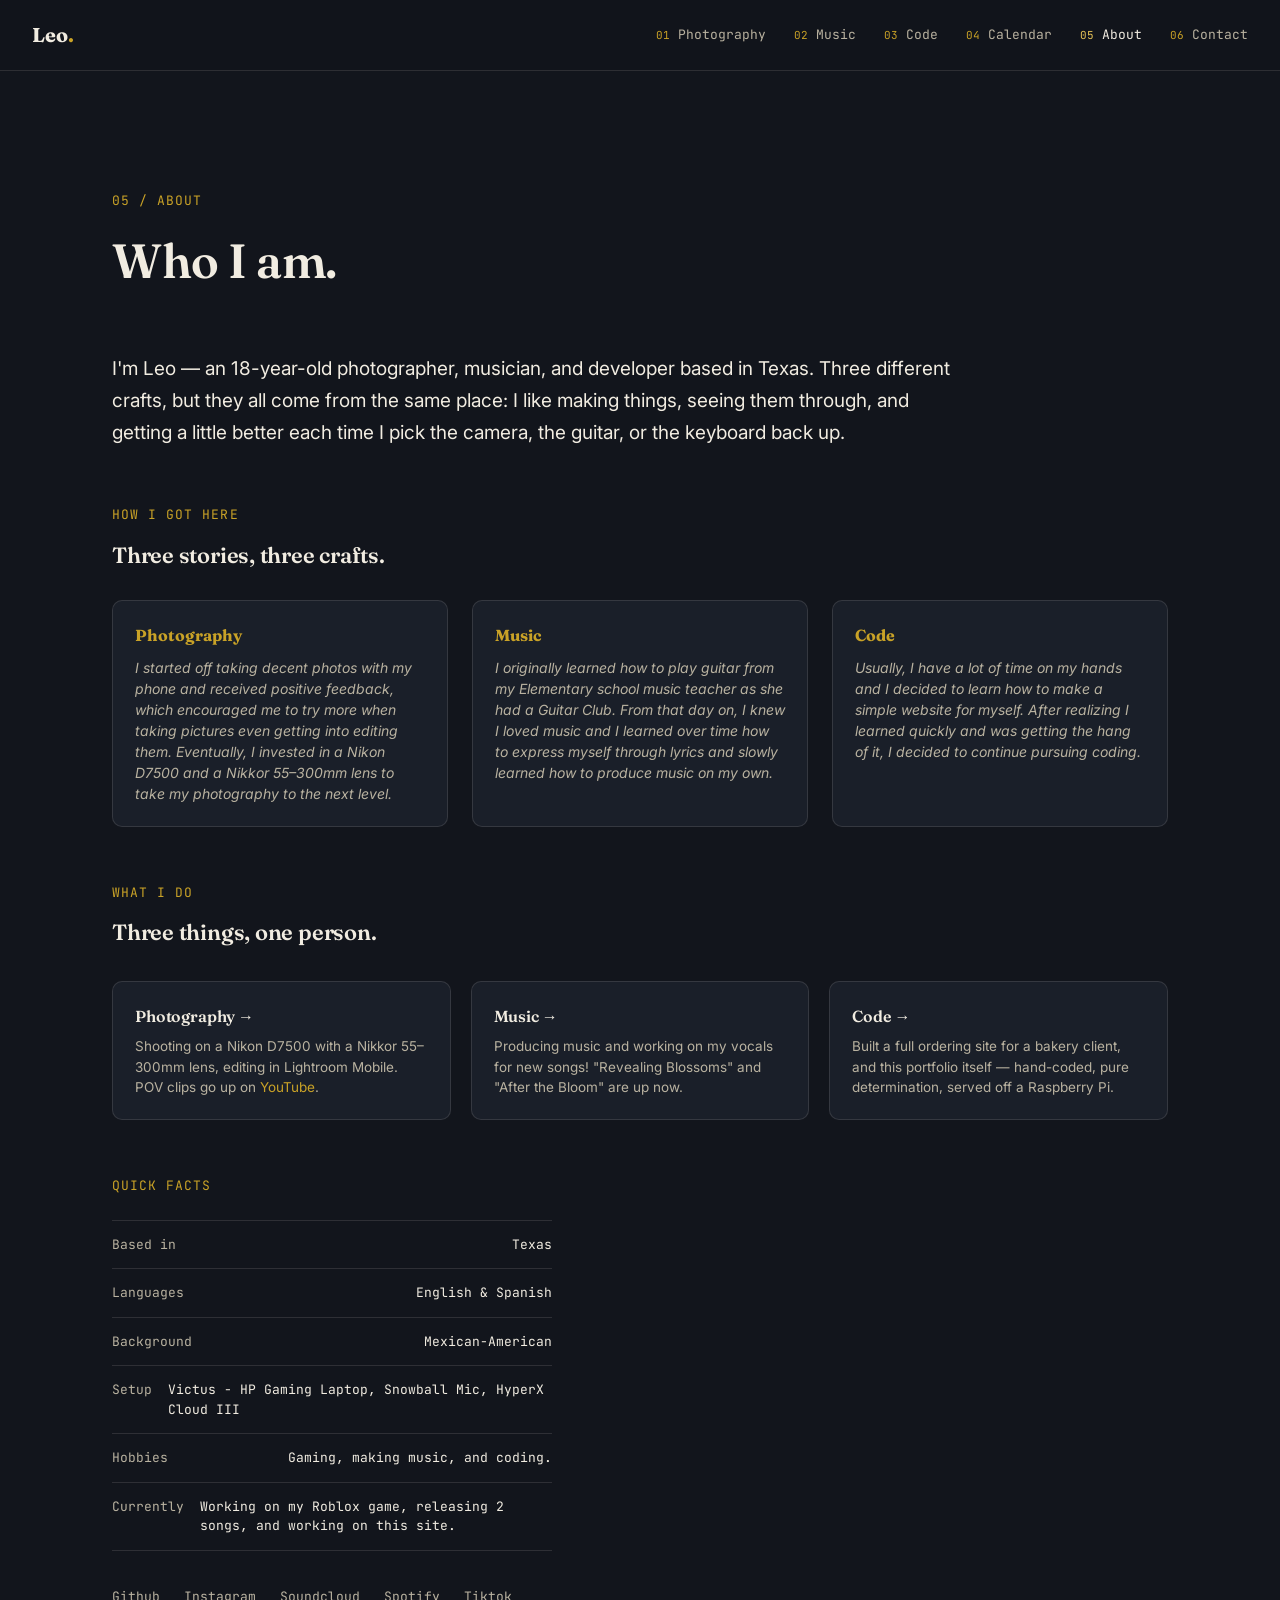
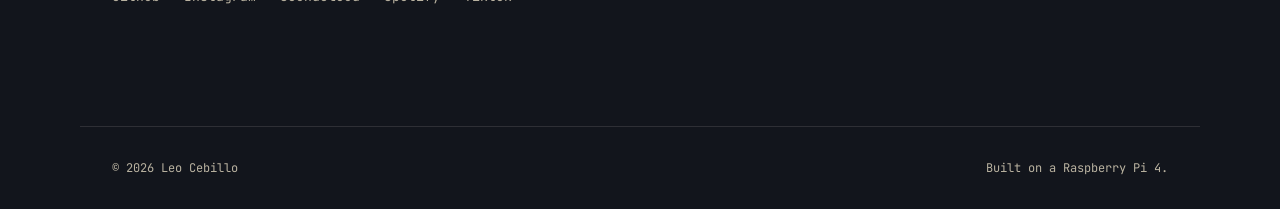
==== about.html @ b11d9968 "Add files via upload" ====
<!DOCTYPE html>
<html lang="en">
<head>
<meta charset="UTF-8">
<meta name="viewport" content="width=device-width, initial-scale=1.0">
<title>About — Leo</title>
<meta name="description" content="About Leo.">
<link rel="preconnect" href="https://fonts.googleapis.com">
<link rel="preconnect" href="https://fonts.gstatic.com" crossorigin>
<link href="https://fonts.googleapis.com/css2?family=Fraunces:ital,opsz,wght@0,9..144,400;0,9..144,600;0,9..144,700;1,9..144,500&family=Inter:wght@400;500;600&family=JetBrains+Mono:wght@400;500;600&display=swap" rel="stylesheet">
<link rel="stylesheet" href="styles.css">
</head>
<body>

<header class="topbar">
  <a href="index.html" class="brand">Leo<span class="brand-dot">.</span></a>
  <nav class="nav" aria-label="Primary">
    <a href="photography.html"><span class="nav-idx">01</span>Photography</a>
    <a href="music.html"><span class="nav-idx">02</span>Music</a>
    <a href="coding.html"><span class="nav-idx">03</span>Code</a>
    <a href="calendar.html"><span class="nav-idx">04</span>Calendar</a>
    <span class="active" aria-current="page"><span class="nav-idx">05</span>About</span>
    <a href="index.html#contact"><span class="nav-idx">06</span>Contact</a>
  </nav>
  <button class="nav-toggle" id="navToggle" aria-label="Open menu" aria-expanded="false">
    <span></span><span></span><span></span>
  </button>
</header>

<main>

  <section class="section section-about">
    <div class="section-head">
      <p class="eyebrow mono">05 / about</p>
      <h2>Who I am.</h2>
    </div>

    <p class="about-text">
      I'm Leo — an 18-year-old photographer, musician, and developer based in
      Texas. Three different crafts, but they all come from the same place:
      I like making things, seeing them through, and getting a little better
      each time I pick the camera, the guitar, or the keyboard back up.
    </p>

    <div class="section-head" style="margin-top:56px; margin-bottom:28px">
      <p class="eyebrow mono">how I got here</p>
      <h3 style="font-size:22px">Three stories, three crafts.</h3>
    </div>
    <div class="origin-grid">
      <div class="origin-block">
        <h4>Photography</h4>
        <p>I started off taking decent photos with my phone and received positive feedback, which encouraged me to try more when taking pictures even getting into editing them. Eventually, I invested in a Nikon D7500 and a Nikkor 55–300mm lens to take my photography to the next level.</p>
      </div>
      <div class="origin-block">
        <h4>Music</h4>
        <p>I originally learned how to play guitar from my Elementary school music teacher as she had a Guitar Club. From that day on, I knew I loved music and I learned over time how to express myself through lyrics and slowly learned how to produce music on my own.</p>
      </div>
      <div class="origin-block">
        <h4>Code</h4>
        <p>Usually, I have a lot of time on my hands and I decided to learn how to make a simple website for myself. After realizing I learned quickly and was getting the hang of it, I decided to continue pursuing coding.</p>
      </div>
    </div>

    <div class="section-head" style="margin-top:56px; margin-bottom:32px">
      <p class="eyebrow mono">what I do</p>
      <h3 style="font-size:22px">Three things, one person.</h3>
    </div>
    <div class="pillar-grid">
      <a href="photography.html" class="pillar-card">
        <h3>Photography →</h3>
        <p>Shooting on a Nikon D7500 with a Nikkor 55–300mm lens, editing in
          Lightroom Mobile. POV clips go up on
          <span class="pillar-highlight">YouTube</span>.</p>
      </a>
      <a href="music.html" class="pillar-card">
        <h3>Music →</h3>
        <p>Producing music and working on my vocals for new songs! "Revealing Blossoms" and "After the Bloom" are up now.</p>
      </a>
      <a href="coding.html" class="pillar-card">
        <h3>Code →</h3>
        <p>Built a full ordering site for a bakery client, and this
          portfolio itself — hand-coded, pure determination, served off a
          Raspberry Pi.</p>
      </a>
    </div>

    <div class="section-head" style="margin-top:56px; margin-bottom:24px">
      <p class="eyebrow mono">quick facts</p>
    </div>
    <ul class="gear-list mono" style="margin-bottom:36px">
      <li><span class="gear-label">Based in</span><span>Texas</span></li>
      <li><span class="gear-label">Languages</span><span>English &amp; Spanish</span></li>
      <li><span class="gear-label">Background</span><span>Mexican-American</span></li>
      <li><span class="gear-label">Setup</span><span>Victus - HP Gaming Laptop, Snowball Mic, HyperX Cloud III</span></li>
      <li><span class="gear-label">Hobbies</span><span>Gaming, making music, and coding.</span></li>
      <li><span class="gear-label">Currently</span><span>Working on my Roblox game, releasing 2 songs, and working on this site.</span></li>
    </ul>

    <div class="socials mono">
      <a href="https://github.com/leocebillo">Github</a>
      <a href="https://www.instagram.com/leocebillo/">Instagram</a>
      <a href="https://soundcloud.com/leocebillo/tracks">Soundcloud</a>
      <a href="https://open.spotify.com/artist/6a5sOU5WnglyTSej2QoIKZ">Spotify</a>
      <a href="https://www.tiktok.com/@leocebillo?is_from_webapp=1&sender_device=pc">Tiktok</a>
    </div>

  </section>

</main>

<footer class="footer mono">
  <span>© <span id="year"></span> Leo Cebillo</span>
  <span>Built on a Raspberry Pi 4.</span>
</footer>

<script src="script.js"></script>
</body>
</html>
---- styles.css ----
/* ---------- Tokens ---------- */
:root{
  --ink: #12151C;
  --ink-2: #1A1F29;
  --ink-3: #232A37;
  --paper: #F1ECE1;
  --paper-dim: #B9B2A0;
  --brass: #C9A227;
  --brass-bright: #E8C558;
  --rec: #E4572E;
  --green: #6FBF8B;
  --line: rgba(241,236,225,0.12);
  --line-strong: rgba(241,236,225,0.22);

  --font-display: 'Fraunces', serif;
  --font-body: 'Inter', -apple-system, sans-serif;
  --font-mono: 'JetBrains Mono', monospace;

  --container: 1120px;
}

*{ box-sizing:border-box; }
html{ scroll-behavior:smooth; }
body{
  margin:0;
  background:var(--ink);
  color:var(--paper);
  font-family:var(--font-body);
  line-height:1.5;
  -webkit-font-smoothing:antialiased;
}
@media (prefers-reduced-motion: reduce){
  html{ scroll-behavior:auto; }
  *{ animation-duration:0.001ms !important; animation-iteration-count:1 !important; transition-duration:0.001ms !important; }
}

a{ color:inherit; text-decoration:none; }
h1,h2,h3{ font-family:var(--font-display); font-weight:600; margin:0; letter-spacing:-0.01em; }
p{ margin:0; }
.mono{ font-family:var(--font-mono); }

::selection{ background:var(--brass); color:var(--ink); }
:focus-visible{ outline:2px solid var(--brass-bright); outline-offset:3px; }

/* ---------- Layout helpers ---------- */
.section{
  max-width:var(--container);
  margin:0 auto;
  padding:120px 32px;
  border-bottom:1px solid var(--line);
}
.section-head{ max-width:640px; margin-bottom:56px; }
.eyebrow{ color:var(--brass); font-size:13px; letter-spacing:0.08em; text-transform:uppercase; margin-bottom:14px; display:block; }
.section-head h2{ font-size:clamp(32px,4vw,48px); margin-bottom:14px; }
.section-sub{ color:var(--paper-dim); font-size:16px; max-width:52ch; }
.section-sub code{ font-family:var(--font-mono); background:var(--ink-2); padding:2px 6px; border-radius:4px; font-size:0.9em; }

/* ---------- Topbar ---------- */
.topbar{
  position:sticky; top:0; z-index:50;
  display:flex; align-items:center; justify-content:space-between;
  padding:20px 32px;
  background:rgba(18,21,28,0.85);
  backdrop-filter:blur(10px);
  border-bottom:1px solid var(--line);
}
.brand{ font-family:var(--font-display); font-size:20px; font-weight:700; }
.brand-dot{ color:var(--brass); }
.nav{ display:flex; gap:28px; }
.nav a, .nav span.active{
  font-family:var(--font-mono); font-size:13px; color:var(--paper-dim);
  display:flex; align-items:center; gap:8px; transition:color .2s;
}
.nav a:hover{ color:var(--paper); }
.nav span.active{ color:var(--paper); cursor:default; }
.nav span.active .nav-idx{ color:var(--brass-bright); }
.nav-idx{ color:var(--brass); font-size:11px; }
.nav-toggle{ display:none; background:none; border:0; width:32px; height:24px; flex-direction:column; justify-content:space-between; cursor:pointer; padding:0; }
.nav-toggle span{ display:block; height:2px; background:var(--paper); border-radius:2px; }

@media (max-width: 860px){
  .nav{
    position:fixed; inset:64px 0 0 0; background:var(--ink);
    flex-direction:column; gap:0; padding:12px 32px;
    transform:translateY(-8px); opacity:0; pointer-events:none; transition:all .25s ease;
  }
  .nav.open{ transform:translateY(0); opacity:1; pointer-events:auto; }
  .nav a, .nav span.active{ padding:16px 0; border-bottom:1px solid var(--line); font-size:15px; }
  .nav-toggle{ display:flex; }
}

/* ---------- Hero ---------- */
.hero{
  min-height:88vh; display:flex; align-items:center;
  max-width:var(--container); margin:0 auto; padding:60px 32px;
}
.hero-inner{ max-width:760px; }
.hero-title{ font-size:clamp(40px,6.5vw,76px); line-height:1.04; margin:18px 0 22px; }
.hero-accent{ font-style:italic; color:var(--brass-bright); font-weight:500; }
.hero-sub{ color:var(--paper-dim); font-size:18px; max-width:48ch; margin-bottom:36px; }

/* signature meter motif */
.meter{ display:flex; align-items:flex-end; gap:5px; height:36px; margin-bottom:40px; }
.meter span{
  width:5px; background:var(--brass); border-radius:2px; opacity:0.85;
  animation:levels 1.6s ease-in-out infinite;
}
.meter span:nth-child(3n){ background:var(--rec); }
.meter span:nth-child(1){ height:40%; animation-delay:-1.1s; }
.meter span:nth-child(2){ height:70%; animation-delay:-0.3s; }
.meter span:nth-child(3){ height:30%; animation-delay:-0.9s; }
.meter span:nth-child(4){ height:90%; animation-delay:-0.2s; }
.meter span:nth-child(5){ height:50%; animation-delay:-1.4s; }
.meter span:nth-child(6){ height:65%; animation-delay:-0.6s; }
.meter span:nth-child(7){ height:35%; animation-delay:-1.0s; }
.meter span:nth-child(8){ height:80%; animation-delay:-0.4s; }
.meter span:nth-child(9){ height:45%; animation-delay:-1.3s; }
.meter span:nth-child(10){ height:60%; animation-delay:-0.7s; }
.meter span:nth-child(11){ height:30%; animation-delay:-1.5s; }
.meter span:nth-child(12){ height:75%; animation-delay:-0.5s; }
@keyframes levels{
  0%,100%{ transform:scaleY(0.4); }
  50%{ transform:scaleY(1); }
}

.hero-links{ display:flex; gap:16px; flex-wrap:wrap; }

/* ---------- Home: quick links ---------- */
.quick-links{ display:grid; grid-template-columns:repeat(3,1fr); gap:20px; }
.quick-links a{
  display:block; background:var(--ink-2); border:1px solid var(--line);
  border-radius:10px; padding:24px; transition:all .2s;
}
.quick-links a:hover{ border-color:var(--brass); transform:translateY(-2px); }
.quick-links h3{ font-size:17px; margin-bottom:6px; }
.quick-links p{ color:var(--paper-dim); font-size:13px; }
@media (max-width:760px){ .quick-links{ grid-template-columns:repeat(2,1fr); } }
@media (max-width:520px){ .quick-links{ grid-template-columns:1fr; } }
.btn{
  font-family:var(--font-mono); font-size:14px; padding:14px 24px; border-radius:8px;
  border:1px solid transparent; transition:all .2s; display:inline-block;
}
.btn-primary{ background:var(--brass); color:var(--ink); font-weight:600; }
.btn-primary:hover{ background:var(--brass-bright); transform:translateY(-1px); }
.btn-ghost{ border-color:var(--line-strong); color:var(--paper); }
.btn-ghost:hover{ border-color:var(--paper); }

/* ---------- Photography: contact sheet ---------- */
.contact-sheet{
  display:grid; grid-template-columns:repeat(3,1fr); gap:2px;
  background:var(--line);
  border:1px solid var(--line-strong);
}
.frame{ margin:0; background:var(--ink); position:relative; }
.frame-img{
  aspect-ratio:4/5; background:var(--ink-3);
  position:relative; overflow:hidden; cursor:pointer;
}
.frame-img img{
  width:100%; height:100%; object-fit:cover; display:block;
  transition:transform .35s ease, filter .2s ease;
}
.frame:hover .frame-img img{ transform:scale(1.04); filter:brightness(1.05); }
.frame figcaption{
  position:absolute; left:0; right:0; bottom:0; padding:8px 10px;
  font-size:11px; color:var(--paper); background:linear-gradient(transparent,rgba(0,0,0,0.65));
}
@media (max-width:700px){ .contact-sheet{ grid-template-columns:repeat(2,1fr); } }

/* ---------- Photography: gear + YouTube callout ---------- */
.gear-list{
  list-style:none; margin:0 0 28px; padding:0; max-width:440px;
  display:flex; flex-direction:column; gap:0;
}
.gear-list li{
  display:flex; justify-content:space-between; gap:16px;
  padding:14px 0; border-bottom:1px solid var(--line);
  font-size:13px; color:var(--paper);
}
.gear-list li:first-child{ border-top:1px solid var(--line); }
.gear-label{ color:var(--paper-dim); }
.yt-btn{ display:inline-flex; align-items:center; gap:10px; }
.yt-btn svg{ flex:none; }

.kit-grid{ display:grid; grid-template-columns:1.2fr 1fr; gap:40px; align-items:start; }
.brand-block{ display:flex; flex-direction:column; gap:18px; }
.brand-logo{ max-width:150px; height:auto; }
.brand-quote{
  font-family:var(--font-display); font-style:italic; font-size:19px;
  color:var(--paper-dim); border-left:2px solid var(--brass);
  padding-left:18px; margin:0; line-height:1.5;
}
@media (max-width:760px){ .kit-grid{ grid-template-columns:1fr; gap:32px; } }

/* Lightbox */
.lightbox{
  position:fixed; inset:0; background:rgba(10,9,14,.92);
  display:none; align-items:center; justify-content:center;
  z-index:200; padding:5vh 5vw;
}
.lightbox.open{ display:flex; }
.lightbox img{ max-height:90vh; max-width:90vw; border-radius:6px; }
.lightbox-close{
  position:absolute; top:24px; right:32px;
  background:none; border:0; color:var(--paper); font-size:32px;
  line-height:1; cursor:pointer;
}
.lightbox-close:hover{ color:var(--brass); }

/* ---------- Music: tracklist ---------- */
.tracklist{ border-top:1px solid var(--line); }
.track{
  display:flex; align-items:center; gap:20px; padding:18px 4px;
  border-bottom:1px solid var(--line);
}
.play-btn{
  width:42px; height:42px; border-radius:50%; border:1px solid var(--line-strong);
  background:transparent; color:var(--paper); cursor:pointer; flex:none;
  display:flex; align-items:center; justify-content:center; transition:all .2s;
}
.play-btn:hover{ border-color:var(--brass); color:var(--brass); }
.play-btn svg{ width:18px; height:18px; fill:currentColor; }
.icon-pause{ display:none; }
.track.playing .icon-play{ display:none; }
.track.playing .icon-pause{ display:block; }
.track.playing .play-btn{ border-color:var(--brass); color:var(--brass); }
.track-cover{
  width:48px; height:48px; border-radius:6px; overflow:hidden; flex:none;
  background:var(--ink-3); display:flex; align-items:center; justify-content:center;
}
.track-cover img{ width:100%; height:100%; object-fit:cover; display:block; }
.track-cover.cover-fallback::before{ content:"♪"; color:var(--brass); font-size:18px; }
.track-info{ display:flex; flex-direction:column; gap:4px; flex:1; }
.track-title{ font-size:17px; font-weight:500; }
.track-meta{ font-size:12px; color:var(--paper-dim); }
.vu{ display:flex; align-items:flex-end; gap:3px; height:20px; opacity:0.25; }
.vu span{ width:3px; height:100%; background:var(--brass); border-radius:2px; transform:scaleY(0.2); transition:transform .15s; }
.track.playing .vu{ opacity:1; }
.track.playing .vu span{ animation:levels 1s ease-in-out infinite; }
.track.playing .vu span:nth-child(2){ animation-delay:-0.2s; }
.track.playing .vu span:nth-child(3){ animation-delay:-0.6s; }
.track.playing .vu span:nth-child(4){ animation-delay:-0.1s; }
.track.playing .vu span:nth-child(5){ animation-delay:-0.4s; }

/* ---------- Music: streaming links + demos placeholder ---------- */
.stream-links{ display:flex; gap:14px; flex-wrap:wrap; margin-top:28px; }

.empty-state{
  border:1px dashed var(--line-strong); border-radius:12px; padding:48px 32px;
  text-align:center;
}
.empty-state .mono{ font-size:13px; color:var(--paper-dim); margin-bottom:8px; }
.empty-hint{ color:var(--paper-dim); font-size:13px; max-width:46ch; margin:0 auto; }
.empty-hint code{
  font-family:var(--font-mono); background:var(--ink-2); padding:2px 6px;
  border-radius:4px; font-size:0.92em; color:var(--paper);
}

/* ---------- Coding: terminal cards ---------- */
.term-grid{ display:grid; grid-template-columns:repeat(auto-fit,minmax(300px,1fr)); gap:24px; }
.term-card{
  background:var(--ink-2); border:1px solid var(--line); border-radius:10px;
  overflow:hidden; transition:transform .2s ease, border-color .2s ease, box-shadow .2s ease;
}
.term-card:hover{
  transform:translateY(-3px); border-color:var(--line-strong);
  box-shadow:0 12px 28px -12px rgba(0,0,0,0.5);
}
.term-bar{ display:flex; align-items:center; gap:8px; padding:12px 16px; background:var(--ink-3); }
.dot{ width:9px; height:9px; border-radius:50%; }
.dot.red{ background:var(--rec); } .dot.amber{ background:var(--brass); } .dot.green{ background:var(--green); }
.term-path{ margin-left:8px; font-size:12px; color:var(--paper-dim); }
.term-body{ padding:22px; }
.term-body h3{ font-size:19px; margin-bottom:10px; }
.term-body p{ color:var(--paper-dim); font-size:14.5px; margin-bottom:16px; }
.tags{ display:flex; flex-wrap:wrap; gap:8px; margin-bottom:16px; }
.tag{
  font-family:var(--font-mono); font-size:11px; padding:4px 10px 4px 8px;
  border:1px solid var(--line-strong); border-radius:20px; color:var(--paper-dim);
  display:inline-flex; align-items:center; gap:6px;
}
.tag::before{
  content:""; width:6px; height:6px; border-radius:50%;
  background:var(--tag-color, var(--paper-dim)); flex:none;
}
.tag-html{ --tag-color:#e35b28; }
.tag-css{ --tag-color:#3b82f6; }
.tag-js{ --tag-color:#e8c558; }
.tag-react{ --tag-color:#61dafb; }
.tag-node{ --tag-color:#6fbf8b; }
.tag-nginx{ --tag-color:#6fbf8b; }
.term-link{ font-size:13px; color:var(--brass); }
.term-link:hover{ color:var(--brass-bright); }
.gh-btn{ display:inline-flex; align-items:center; gap:10px; margin-top:28px; }
.gh-btn svg{ flex:none; }
.toolbox-tags .tag{ font-size:12px; padding:6px 14px 6px 10px; }

.doc-list{ display:flex; flex-direction:column; gap:12px; }
.doc-card{
  display:flex; align-items:center; gap:16px;
  background:var(--ink-2); border:1px solid var(--line); border-radius:10px;
  padding:16px 18px; transition:border-color .2s ease, transform .15s ease;
}
.doc-card:hover{ border-color:var(--brass); transform:translateY(-2px); }
.doc-icon{
  flex:none; width:40px; height:40px; border-radius:8px;
  background:var(--ink-3); color:var(--brass);
  display:flex; align-items:center; justify-content:center;
  font-family:var(--font-mono); font-size:10px; font-weight:600;
}
.doc-card h3{ font-size:15px; margin-bottom:2px; }
.doc-card p{ color:var(--paper-dim); font-size:13px; margin:0; }

/* ---------- Calendar: Google Calendar embed ---------- */
.gcal-embed{
  border:1px solid var(--line); border-radius:12px; overflow:hidden;
  width:100%; background:var(--ink-2);
}
.gcal-embed iframe{ display:block; width:100%; height:650px; }
@media (max-width:600px){ .gcal-embed iframe{ height:480px; } }

/* ---------- About ---------- */
.about-text{ font-size:19px; color:var(--paper); line-height:1.7; max-width:70ch; margin-bottom:20px; }
.origin-grid{ display:grid; grid-template-columns:repeat(3,1fr); gap:24px; }
.origin-block{
  background:var(--ink-2); border:1px solid var(--line); border-radius:10px;
  padding:22px;
}
.origin-block h4{
  font-family:var(--font-display); font-size:16px; color:var(--brass);
  margin:0 0 10px;
}
.origin-block p{ color:var(--paper-dim); font-size:14px; font-style:italic; margin:0; }
@media (max-width:760px){ .origin-grid{ grid-template-columns:1fr; } }
.pillar-grid{ display:grid; grid-template-columns:repeat(3,1fr); gap:20px; }
.pillar-card{
  display:block; background:var(--ink-2); border:1px solid var(--line);
  border-radius:10px; padding:22px; transition:all .2s;
}
.pillar-card:hover{ border-color:var(--brass); transform:translateY(-2px); }
.pillar-card h3{ font-size:16px; margin-bottom:8px; }
.pillar-card p{ color:var(--paper-dim); font-size:13.5px; margin:0; }

.snippet-photos{
  display:flex; gap:4px; margin-bottom:14px;
  border-radius:8px; overflow:hidden;
}
.snippet-photos img{ width:50%; aspect-ratio:1; object-fit:cover; display:block; }

.snippet-track{
  display:flex; align-items:center; gap:10px; margin-bottom:14px;
  padding:12px; background:var(--ink-3); border-radius:8px;
}
.snippet-note{ font-size:18px; color:var(--brass); }
.snippet-track-name{ font-size:12.5px; color:var(--paper); }

.snippet-term{
  display:flex; align-items:center; gap:6px; margin-bottom:14px;
  padding:10px 12px; background:var(--ink-3); border-radius:8px;
}
.snippet-term-path{ margin-left:6px; font-size:11px; color:var(--paper-dim); }
.pillar-highlight{ color:var(--brass); }
@media (max-width:760px){ .pillar-grid{ grid-template-columns:1fr; } }

/* ---------- Contact ---------- */
.contact-form{ max-width:520px; display:flex; flex-direction:column; gap:20px; margin-bottom:36px; }
.field{ display:flex; flex-direction:column; gap:8px; }
.field label{ font-family:var(--font-mono); font-size:12px; color:var(--paper-dim); }
.field input, .field textarea{
  background:var(--ink-2); border:1px solid var(--line-strong); border-radius:8px;
  padding:12px 14px; color:var(--paper); font-family:var(--font-body); font-size:15px; resize:vertical;
}
.field input:focus, .field textarea:focus{ border-color:var(--brass); }
.socials{ display:flex; gap:24px; font-size:13px; color:var(--paper-dim); }
.socials a:hover{ color:var(--brass); }

/* ---------- Footer ---------- */
.footer{
  display:flex; justify-content:space-between; max-width:var(--container); margin:0 auto;
  padding:32px; font-size:12px; color:var(--paper-dim);
}
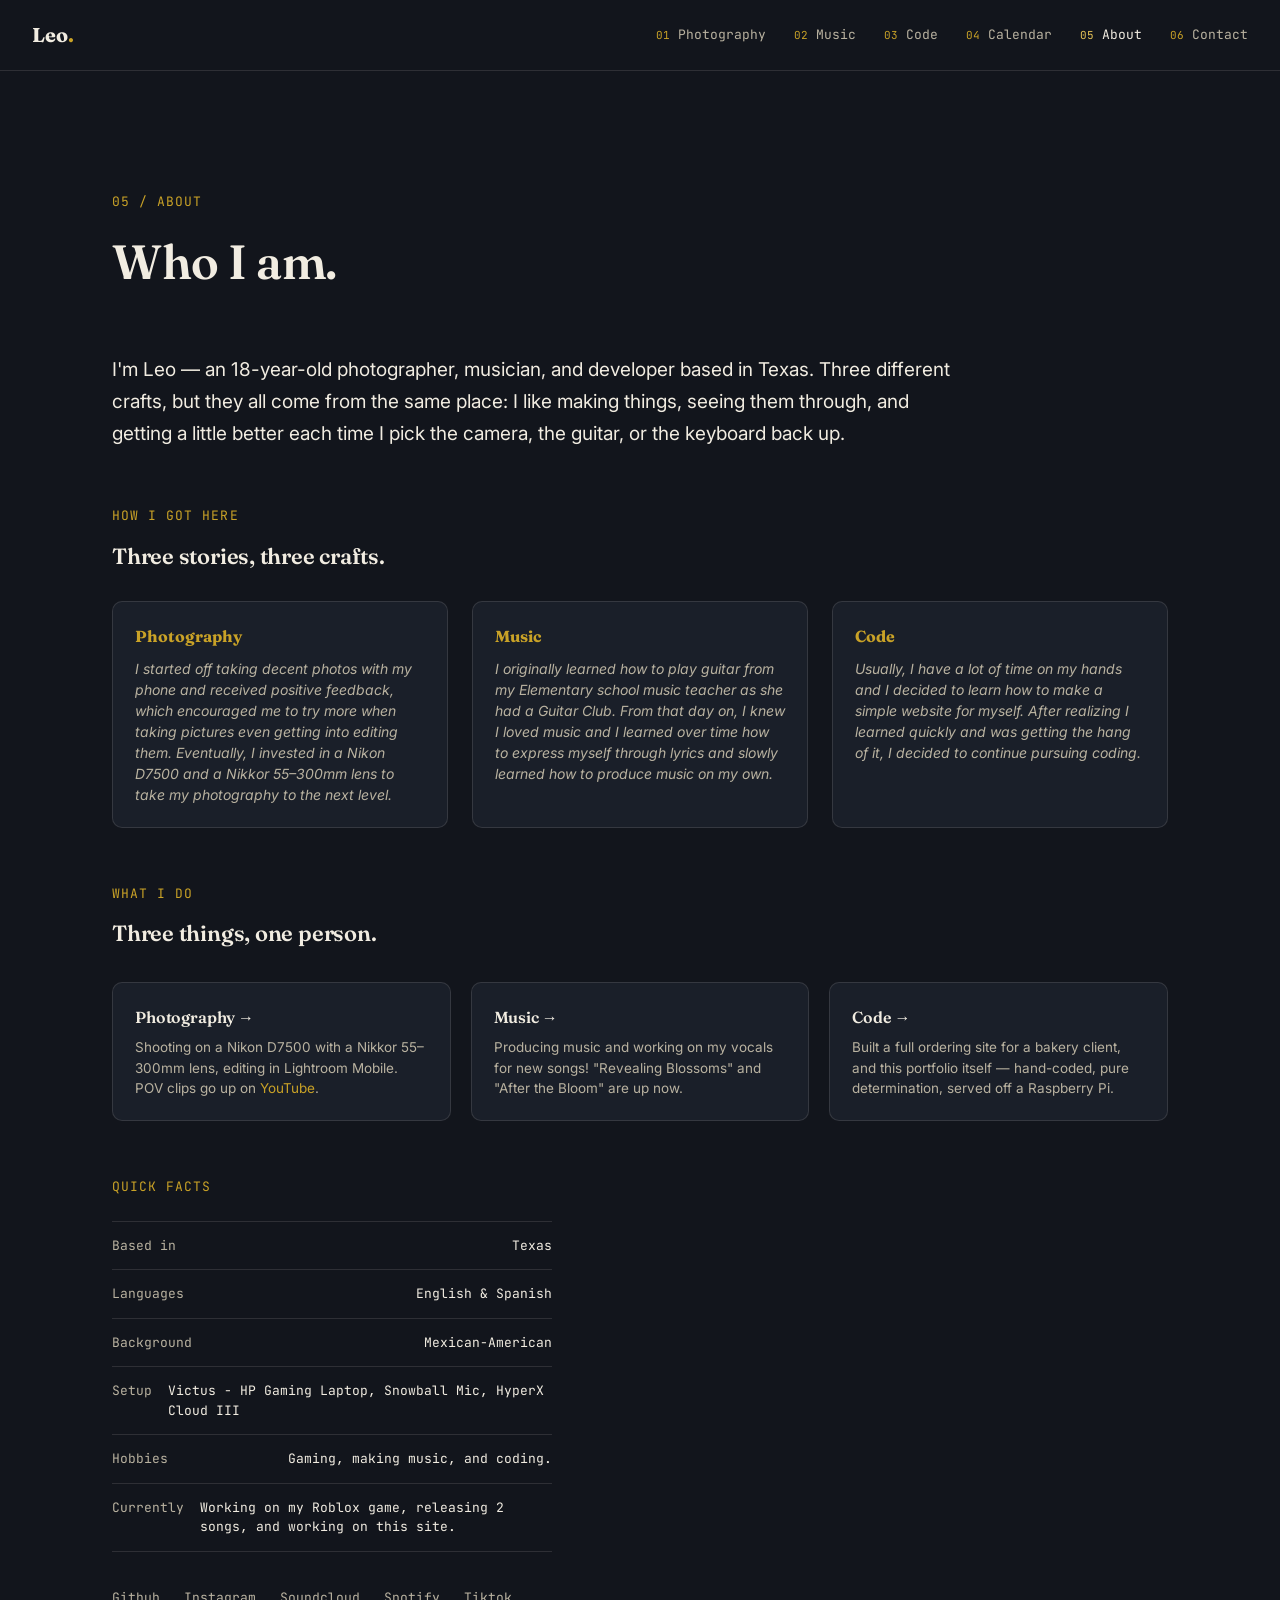
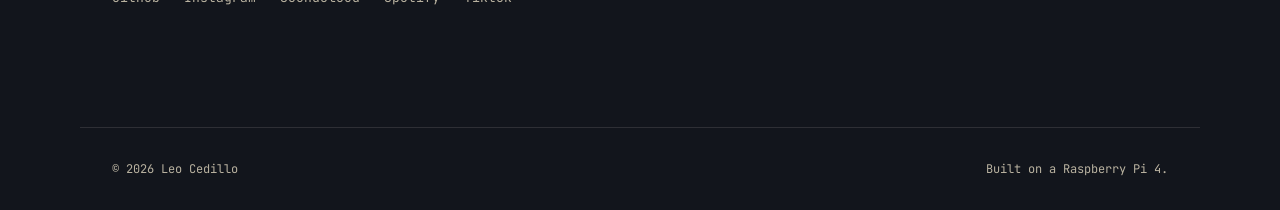
==== commit 6d3980c3: "updated footer" ====
--- a/about.html
+++ b/about.html
@@ -109,7 +109,7 @@
 </main>
 
 <footer class="footer mono">
-  <span>© <span id="year"></span> Leo Cebillo</span>
+  <span>© <span id="year"></span> Leo Cedillo</span>
   <span>Built on a Raspberry Pi 4.</span>
 </footer>
 
--- a/styles.css
+++ b/styles.css
@@ -57,13 +57,13 @@
 
 /* ---------- Topbar ---------- */
 .topbar{
-  position:sticky; top:0; z-index:50;
+  position:fixed; top:0; left:0; right:0; z-index:50;
   display:flex; align-items:center; justify-content:space-between;
   padding:20px 32px;
-  background:rgba(18,21,28,0.85);
-  backdrop-filter:blur(10px);
+  background:var(--ink);
   border-bottom:1px solid var(--line);
 }
+main{ padding-top:72px; }
 .brand{ font-family:var(--font-display); font-size:20px; font-weight:700; }
 .brand-dot{ color:var(--brass); }
 .nav{ display:flex; gap:28px; }
@@ -80,7 +80,7 @@
 
 @media (max-width: 860px){
   .nav{
-    position:fixed; inset:64px 0 0 0; background:var(--ink);
+    position:fixed; inset:72px 0 0 0; background:var(--ink); z-index:55;
     flex-direction:column; gap:0; padding:12px 32px;
     transform:translateY(-8px); opacity:0; pointer-events:none; transition:all .25s ease;
   }
